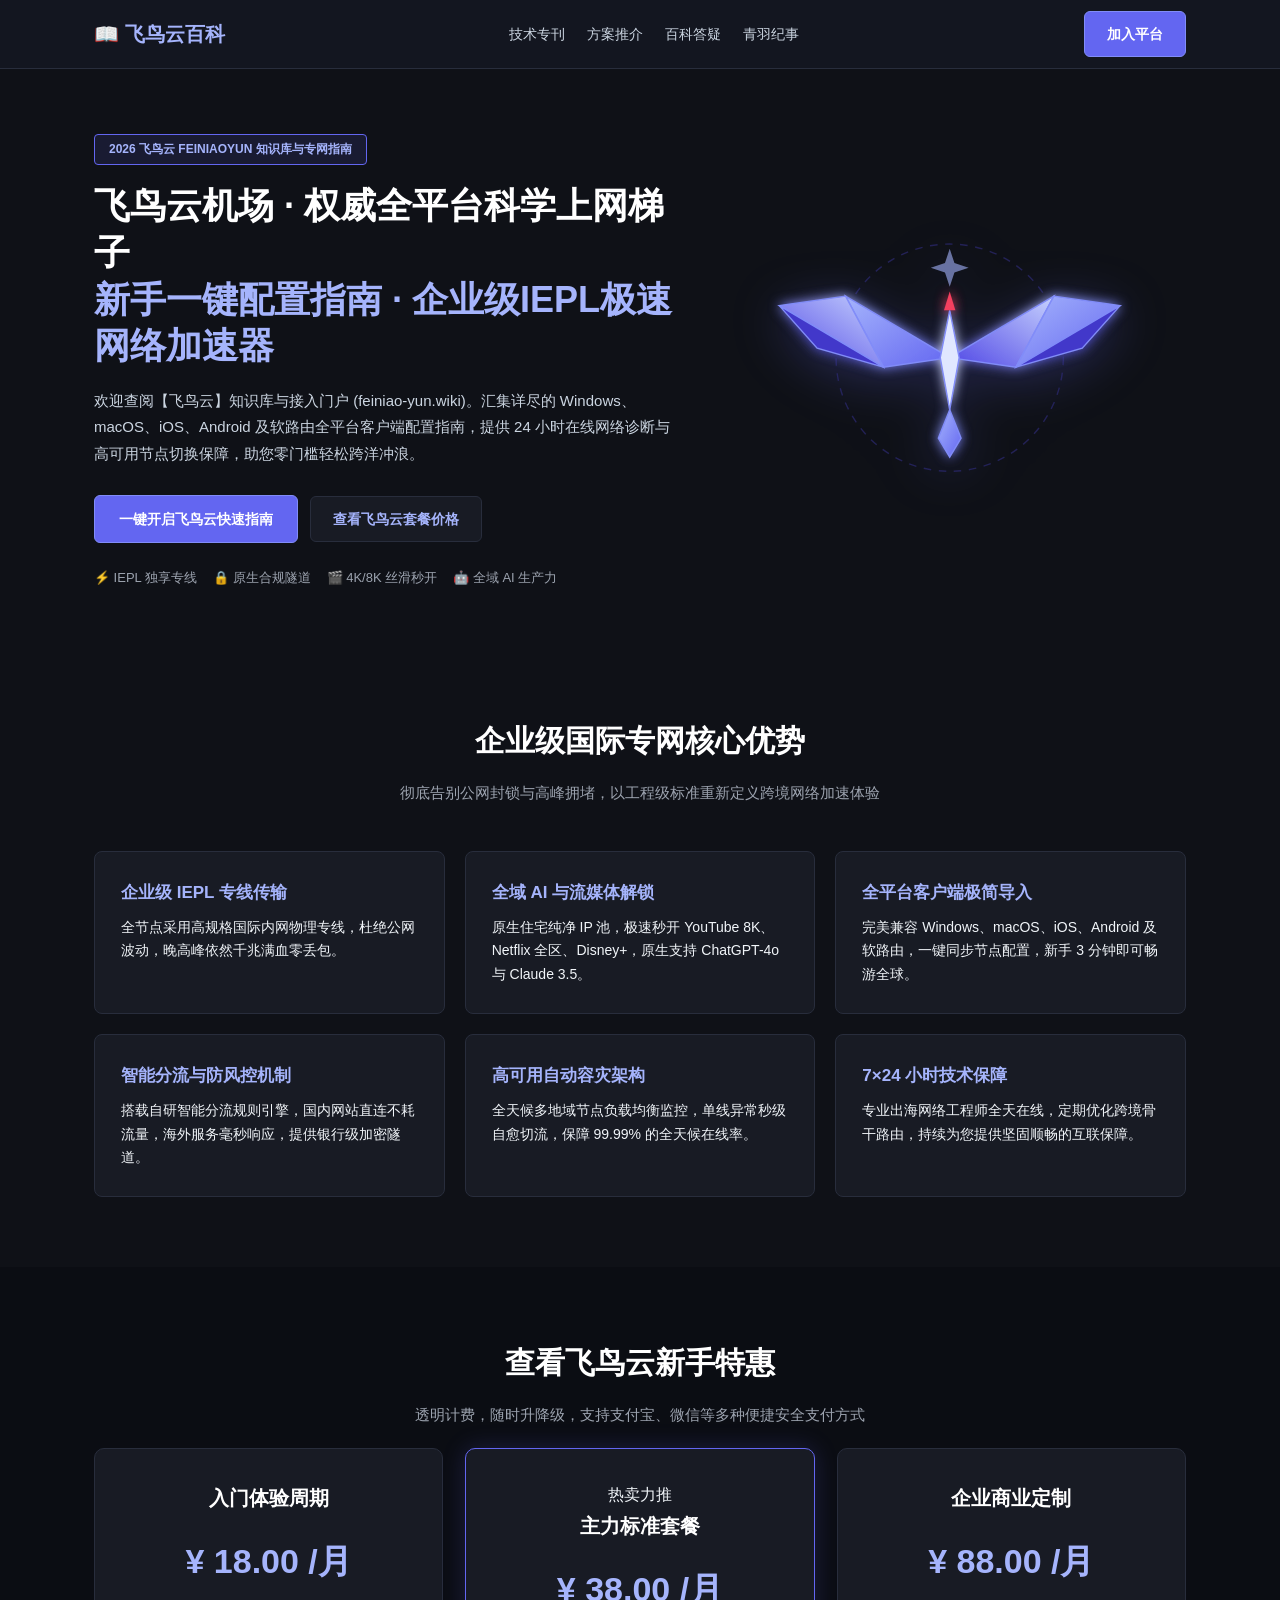
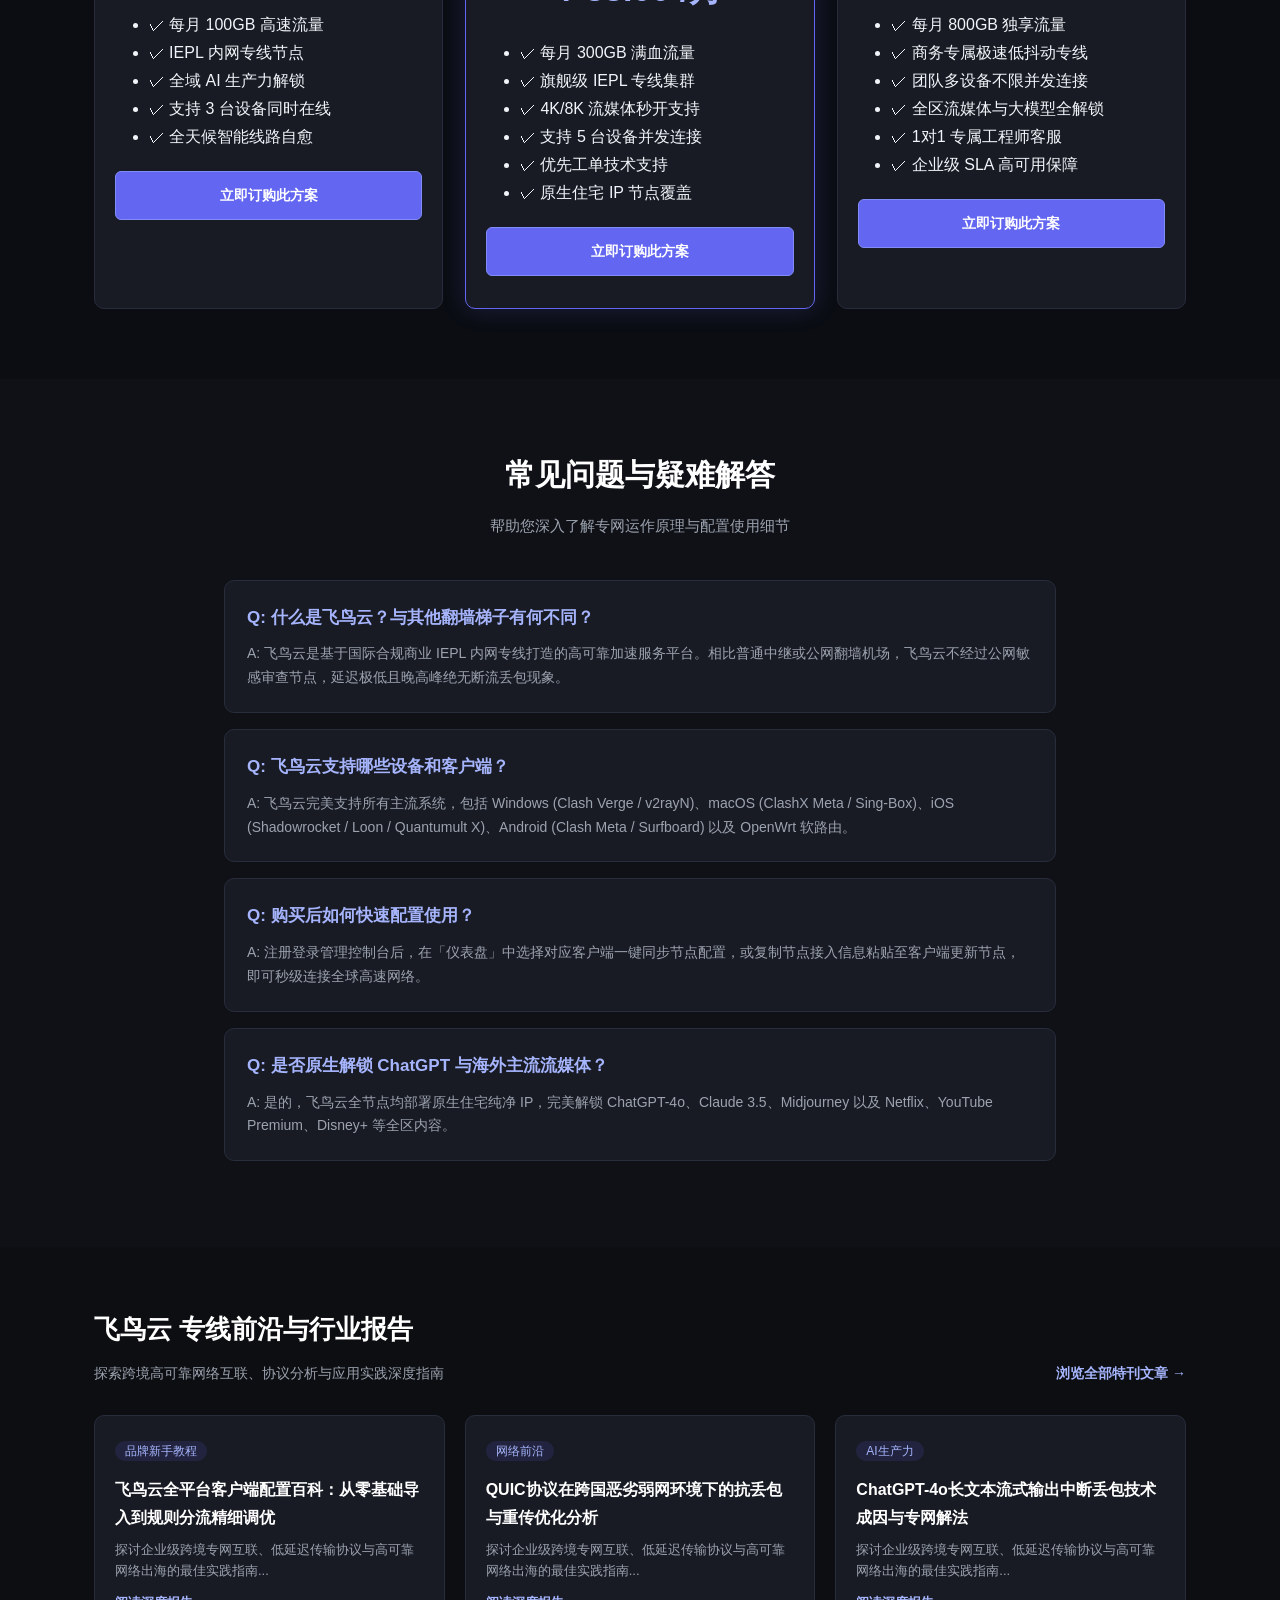
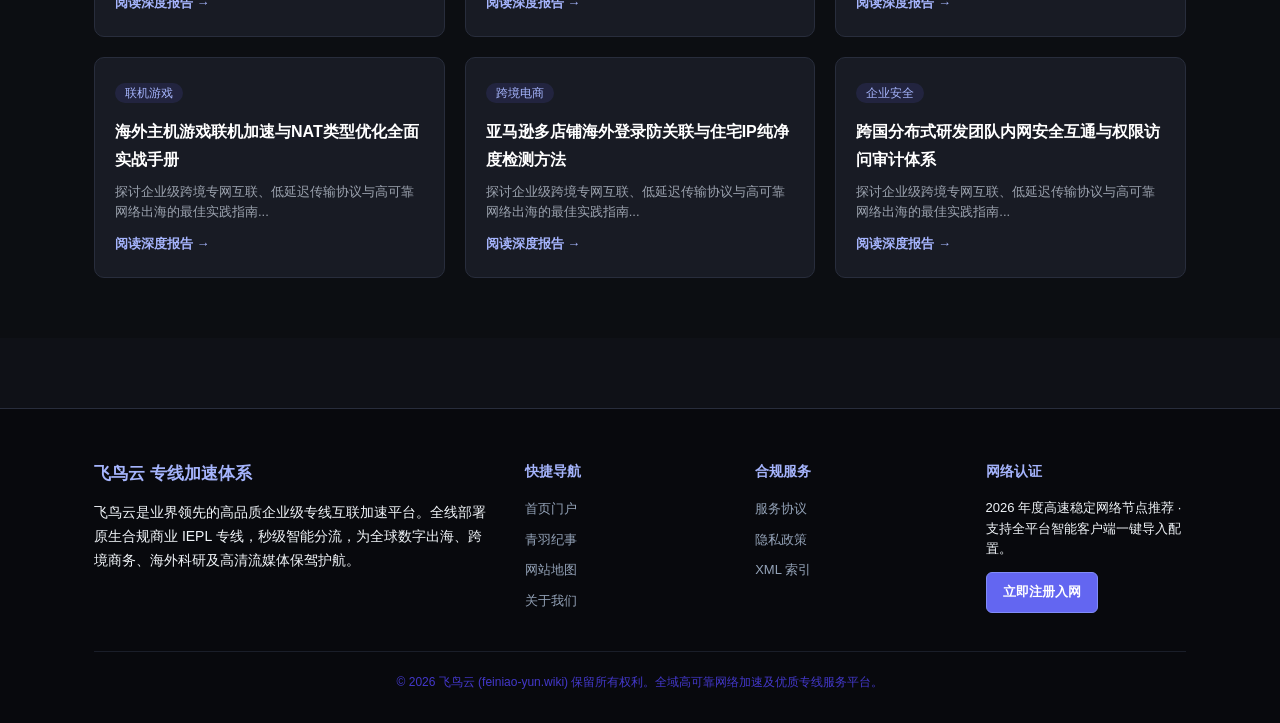
==== index.html @ 8fea16c1 "feat: update feiniao-yun.wiki unique design, SEO TDK & articles" ====
<!DOCTYPE html>
<html lang="zh-CN">
<head>
  <meta charset="UTF-8">
  <meta name="viewport" content="width=device-width, initial-scale=1.0">
  <title>飞鸟云知识库 - 全平台科学上网客户端配置指南与新手专线梯子</title>
  <meta name="description" content="飞鸟云接入门户与知识库(feiniao-yun.wiki)提供权威的Windows、macOS、iOS、Android及软路由多端配置教程。内含详尽的跨境网络诊断技巧与低时延专线选型指南，带您轻松步入流畅无界的高速出海世界。">
  <meta name="keywords" content="飞鸟云知识库,全平台梯子配置,Clash配置教程,Shadowrocket节点,软路由翻墙指南,新手出海梯子">
  <!-- Open Graph -->
  <meta property="og:type" content="website">
  <meta property="og:title" content="飞鸟云知识库 - 全平台科学上网客户端配置指南与新手专线梯子">
  <meta property="og:description" content="飞鸟云接入门户与知识库(feiniao-yun.wiki)提供权威的Windows、macOS、iOS、Android及软路由多端配置教程。内含详尽的跨境网络诊断技巧与低时延专线选型指南，带您轻松步入流畅无界的高速出海世界。">
  <meta property="og:url" content="https://feiniao-yun.wiki/">
  <meta property="og:site_name" content="飞鸟云">
  <link rel="canonical" href="https://feiniao-yun.wiki/">
  <link rel="stylesheet" href="style.css">
  <script type="application/ld+json">
    {
  "@context": "https://schema.org",
  "@graph": [
    {
      "@type": "WebSite",
      "@id": "https://feiniao-yun.wiki/#website",
      "url": "https://feiniao-yun.wiki/",
      "name": "飞鸟云",
      "description": "飞鸟云接入门户与知识库(feiniao-yun.wiki)提供权威的Windows、macOS、iOS、Android及软路由多端配置教程。内含详尽的跨境网络诊断技巧与低时延专线选型指南，带您轻松步入流畅无界的高速出海世界。",
      "inLanguage": "zh-CN"
    },
    {
      "@type": "Product",
      "@id": "https://feiniao-yun.wiki/#product",
      "name": "飞鸟云 专线服务",
      "description": "飞鸟云高速稳定IEPL专线梯子与跨境网络加速服务",
      "brand": {
        "@type": "Brand",
        "name": "飞鸟云"
      },
      "offers": {
        "@type": "AggregateOffer",
        "priceCurrency": "CNY",
        "lowPrice": "18.00",
        "highPrice": "88.00",
        "offerCount": "3",
        "offers": [
          {
            "@type": "Offer",
            "price": "18.00",
            "priceCurrency": "CNY",
            "name": "入门体验周期"
          },
          {
            "@type": "Offer",
            "price": "38.00",
            "priceCurrency": "CNY",
            "name": "主力标准套餐"
          },
          {
            "@type": "Offer",
            "price": "88.00",
            "priceCurrency": "CNY",
            "name": "企业商业定制"
          }
        ]
      }
    },
    {
      "@type": "FAQPage",
      "@id": "https://feiniao-yun.wiki/#faq",
      "mainEntity": [
        {
          "@type": "Question",
          "name": "什么是飞鸟云？与其他翻墙梯子有何不同？",
          "acceptedAnswer": {
            "@type": "Answer",
            "text": "飞鸟云是基于国际合规商业 IEPL 内网专线打造的高可靠加速服务平台。相比普通中继或公网翻墙机场，飞鸟云不经过公网敏感审查节点，延迟极低且晚高峰绝无断流丢包现象。"
          }
        },
        {
          "@type": "Question",
          "name": "飞鸟云支持哪些设备和客户端？",
          "acceptedAnswer": {
            "@type": "Answer",
            "text": "飞鸟云完美支持所有主流系统，包括 Windows (Clash Verge / v2rayN)、macOS (ClashX Meta / Sing-Box)、iOS (Shadowrocket / Loon / Quantumult X)、Android (Clash Meta / Surfboard) 以及 OpenWrt 软路由。"
          }
        },
        {
          "@type": "Question",
          "name": "购买后如何快速配置使用？",
          "acceptedAnswer": {
            "@type": "Answer",
            "text": "注册登录管理控制台后，在「仪表盘」中选择对应客户端一键同步节点配置，或复制节点接入信息粘贴至客户端更新节点，即可秒级连接全球高速网络。"
          }
        },
        {
          "@type": "Question",
          "name": "是否原生解锁 ChatGPT 与海外主流流媒体？",
          "acceptedAnswer": {
            "@type": "Answer",
            "text": "是的，飞鸟云全节点均部署原生住宅纯净 IP，完美解锁 ChatGPT-4o、Claude 3.5、Midjourney 以及 Netflix、YouTube Premium、Disney+ 等全区内容。"
          }
        }
      ]
    }
  ]
}
  </script>
</head>
<body>
  
        <nav class="wiki-nav">
          <div class="container wiki-nav-inner">
            <a href="index.html" class="wiki-logo">📖 飞鸟云百科</a>
            <ul class="wiki-menu">
              <li><a href="#features">技术专刊</a></li>
              <li><a href="#pricing">方案推介</a></li>
              <li><a href="#faq">百科答疑</a></li>
              <li><a href="avian-chronicles.html">青羽纪事</a></li>
            </ul>
            <a href="https://ww012.twilightaff.com/#/?code=A56DH1Af" class="btn-aff-cta" style="padding:10px 22px; font-size:14px;" target="_blank" rel="nofollow">加入平台</a>
          </div>
        </nav>
        

  <!-- Hero Section -->
  <header class="hero-section">
    <div class="container">
      <div class="hero-grid">
        <div class="hero-content">
          <span class="hero-tag">2026 飞鸟云 FEINIAOYUN 知识库与专网指南</span>
          <h1 class="hero-title">
            飞鸟云机场 · 权威全平台科学上网梯子<br>
            <span class="hero-title-highlight">新手一键配置指南 · 企业级IEPL极速网络加速器</span>
          </h1>
          <p class="hero-desc">欢迎查阅【飞鸟云】知识库与接入门户 (feiniao-yun.wiki)。汇集详尽的 Windows、macOS、iOS、Android 及软路由全平台客户端配置指南，提供 24 小时在线网络诊断与高可用节点切换保障，助您零门槛轻松跨洋冲浪。</p>
          <div class="hero-actions">
            <a href="https://ww012.twilightaff.com/#/?code=A56DH1Af" class="btn-aff-cta" target="_blank" rel="nofollow">一键开启飞鸟云快速指南</a>
            <a href="#pricing" class="btn-tizi-dofollow">查看飞鸟云套餐价格</a>
          </div>
          <div style="font-size:13px; color:#9ca3af; display:flex; gap:16px; flex-wrap:wrap;">
            <span>⚡ IEPL 独享专线</span>
            <span>🔒 原生合规隧道</span>
            <span>🎬 4K/8K 丝滑秒开</span>
            <span>🤖 全域 AI 生产力</span>
          </div>
        </div>
        <div class="hero-motion-wrapper">
          
        <div class="motion-art-frame">
          <svg class="motion-svg" viewBox="0 0 500 360" fill="none" xmlns="http://www.w3.org/2000/svg">
            <defs>
              <linearGradient id="prismA" x1="0%" y1="0%" x2="100%" y2="100%">
                <stop offset="0%" stop-color="#a5b4fc"/>
                <stop offset="100%" stop-color="#6366f1"/>
              </linearGradient>
              <linearGradient id="prismB" x1="100%" y1="0%" x2="0%" y2="100%">
                <stop offset="0%" stop-color="#c7d2fe"/>
                <stop offset="100%" stop-color="#4f46e5"/>
              </linearGradient>
              <filter id="polyGlow">
                <feGaussianBlur stdDeviation="6" result="g"/>
                <feMerge><feMergeNode in="g"/><feMergeNode in="SourceGraphic"/></feMerge>
              </filter>
            </defs>
            <style>
              @keyframes origamiGlide { 0%, 100% { transform: translateY(0) rotate(0deg); } 50% { transform: translateY(-14px) rotate(-1.5deg); } }
              @keyframes polyWingLeft { 0%, 100% { transform: scaleY(1); } 50% { transform: scaleY(0.7); } }
              @keyframes polyWingRight { 0%, 100% { transform: scaleY(1); } 50% { transform: scaleY(0.7); } }
              .origami-bird { animation: origamiGlide 4.5s ease-in-out infinite; transform-origin: 250px 175px; }
              .wing-l { animation: polyWingLeft 2.6s ease-in-out infinite; transform-origin: 250px 175px; }
              .wing-r { animation: polyWingRight 2.6s ease-in-out infinite; transform-origin: 250px 175px; }
            </style>
            <!-- Background Starlight Ring -->
            <circle cx="250" cy="175" r="120" stroke="#312e81" stroke-width="1.5" stroke-dasharray="8 8" opacity="0.6"/>
            <polygon points="250,60 255,75 270,80 255,85 250,100 245,85 230,80 245,75" fill="#a5b4fc" opacity="0.6"/>
            <!-- Geometric Origami Bird -->
            <g class="origami-bird" filter="url(#polyGlow)">
              <!-- Left Wing Polygons -->
              <g class="wing-l">
                <polygon points="250,175 140,110 180,185" fill="url(#prismA)" stroke="#818cf8" stroke-width="1.5"/>
                <polygon points="140,110 70,120 180,185" fill="url(#prismB)" stroke="#818cf8" stroke-width="1.5"/>
                <polygon points="70,120 110,165 180,185" fill="#4338ca" stroke="#818cf8" stroke-width="1.5"/>
              </g>
              <!-- Right Wing Polygons -->
              <g class="wing-r">
                <polygon points="250,175 360,110 320,185" fill="url(#prismB)" stroke="#818cf8" stroke-width="1.5"/>
                <polygon points="360,110 430,120 320,185" fill="url(#prismA)" stroke="#818cf8" stroke-width="1.5"/>
                <polygon points="430,120 390,165 320,185" fill="#4338ca" stroke="#818cf8" stroke-width="1.5"/>
              </g>
              <!-- Center Body & Head Polygon -->
              <polygon points="250,125 240,175 250,230 260,175" fill="#e0e7ff" stroke="#818cf8" stroke-width="1.5"/>
              <!-- Origami Beak -->
              <polygon points="250,105 244,125 256,125" fill="#f43f5e"/>
              <!-- Diamond Tail -->
              <polygon points="250,230 238,260 250,280 262,260" fill="url(#prismA)" stroke="#818cf8" stroke-width="1.5"/>
            </g>
          </svg>
        </div>
        
        </div>
      </div>
    </div>
  </header>

  <!-- Features Section -->
  <section id="features" style="padding: 70px 0;">
    <div class="container">
      <div style="text-align:center; max-width:700px; margin:0 auto 40px;">
        <h2 style="font-size:30px; font-weight:800; margin-bottom:12px; color:#fff;">企业级国际专网核心优势</h2>
        <p style="color:#9ca3af; font-size:15px;">彻底告别公网封锁与高峰拥堵，以工程级标准重新定义跨境网络加速体验</p>
      </div>
      <div class="brocade-features bento-grid mosaic-grid cyber-matrix pop-cards plasma-grid sky-cards emerald-grid wiki-cards">
        
        <div class="brocade-card bento-card mosaic-card cyber-card pop-card plasma-card sky-card emerald-card wiki-card">
          <h3>企业级 IEPL 专线传输</h3>
          <p style="color:var(--muted); font-size:14px; line-height:1.7;">全节点采用高规格国际内网物理专线，杜绝公网波动，晚高峰依然千兆满血零丢包。</p>
        </div>
        
        <div class="brocade-card bento-card mosaic-card cyber-card pop-card plasma-card sky-card emerald-card wiki-card">
          <h3>全域 AI 与流媒体解锁</h3>
          <p style="color:var(--muted); font-size:14px; line-height:1.7;">原生住宅纯净 IP 池，极速秒开 YouTube 8K、Netflix 全区、Disney+，原生支持 ChatGPT-4o 与 Claude 3.5。</p>
        </div>
        
        <div class="brocade-card bento-card mosaic-card cyber-card pop-card plasma-card sky-card emerald-card wiki-card">
          <h3>全平台客户端极简导入</h3>
          <p style="color:var(--muted); font-size:14px; line-height:1.7;">完美兼容 Windows、macOS、iOS、Android 及软路由，一键同步节点配置，新手 3 分钟即可畅游全球。</p>
        </div>
        
        <div class="brocade-card bento-card mosaic-card cyber-card pop-card plasma-card sky-card emerald-card wiki-card">
          <h3>智能分流与防风控机制</h3>
          <p style="color:var(--muted); font-size:14px; line-height:1.7;">搭载自研智能分流规则引擎，国内网站直连不耗流量，海外服务毫秒响应，提供银行级加密隧道。</p>
        </div>
        
        <div class="brocade-card bento-card mosaic-card cyber-card pop-card plasma-card sky-card emerald-card wiki-card">
          <h3>高可用自动容灾架构</h3>
          <p style="color:var(--muted); font-size:14px; line-height:1.7;">全天候多地域节点负载均衡监控，单线异常秒级自愈切流，保障 99.99% 的全天候在线率。</p>
        </div>
        
        <div class="brocade-card bento-card mosaic-card cyber-card pop-card plasma-card sky-card emerald-card wiki-card">
          <h3>7×24 小时技术保障</h3>
          <p style="color:var(--muted); font-size:14px; line-height:1.7;">专业出海网络工程师全天在线，定期优化跨境骨干路由，持续为您提供坚固顺畅的互联保障。</p>
        </div>
        
      </div>
    </div>
  </section>

  <!-- Pricing Section -->
  <section id="pricing" class="pricing-section">
    <div class="container">
      <div style="text-align:center; max-width:700px; margin:0 auto 20px;">
        <h2 style="font-size:30px; font-weight:800; margin-bottom:12px; color:#fff;">查看飞鸟云新手特惠</h2>
        <p style="color:#9ca3af; font-size:15px;">透明计费，随时升降级，支持支付宝、微信等多种便捷安全支付方式</p>
      </div>
      <div class="pricing-grid">
        
        <div class="price-card">
          
          <h3 style="font-size:20px; color:#fff; margin-bottom:8px;">入门体验周期</h3>
          <div class="price-amount">¥ 18.00 /月</div>
          <ul class="price-features" style="text-align:left; max-width:240px; margin:20px auto;">
            <li>✓ 每月 100GB 高速流量</li><li>✓ IEPL 内网专线节点</li><li>✓ 全域 AI 生产力解锁</li><li>✓ 支持 3 台设备同时在线</li><li>✓ 全天候智能线路自愈</li>
          </ul>
          <a href="https://ww012.twilightaff.com/#/?code=A56DH1Af" class="btn-aff-cta" style="width:100%;" target="_blank" rel="nofollow">立即订购此方案</a>
        </div>
        
        <div class="price-card featured">
          <div class="price-badge">热卖力推</div>
          <h3 style="font-size:20px; color:#fff; margin-bottom:8px;">主力标准套餐</h3>
          <div class="price-amount">¥ 38.00 /月</div>
          <ul class="price-features" style="text-align:left; max-width:240px; margin:20px auto;">
            <li>✓ 每月 300GB 满血流量</li><li>✓ 旗舰级 IEPL 专线集群</li><li>✓ 4K/8K 流媒体秒开支持</li><li>✓ 支持 5 台设备并发连接</li><li>✓ 优先工单技术支持</li><li>✓ 原生住宅 IP 节点覆盖</li>
          </ul>
          <a href="https://ww012.twilightaff.com/#/?code=A56DH1Af" class="btn-aff-cta" style="width:100%;" target="_blank" rel="nofollow">立即订购此方案</a>
        </div>
        
        <div class="price-card">
          
          <h3 style="font-size:20px; color:#fff; margin-bottom:8px;">企业商业定制</h3>
          <div class="price-amount">¥ 88.00 /月</div>
          <ul class="price-features" style="text-align:left; max-width:240px; margin:20px auto;">
            <li>✓ 每月 800GB 独享流量</li><li>✓ 商务专属极速低抖动专线</li><li>✓ 团队多设备不限并发连接</li><li>✓ 全区流媒体与大模型全解锁</li><li>✓ 1对1 专属工程师客服</li><li>✓ 企业级 SLA 高可用保障</li>
          </ul>
          <a href="https://ww012.twilightaff.com/#/?code=A56DH1Af" class="btn-aff-cta" style="width:100%;" target="_blank" rel="nofollow">立即订购此方案</a>
        </div>
        
      </div>
    </div>
  </section>

  <!-- FAQ Section -->
  <section id="faq" style="padding: 70px 0;">
    <div class="container" style="max-width:880px;">
      <div style="text-align:center; margin-bottom:40px;">
        <h2 style="font-size:30px; font-weight:800; margin-bottom:12px; color:#fff;">常见问题与疑难解答</h2>
        <p style="color:#9ca3af; font-size:15px;">帮助您深入了解专网运作原理与配置使用细节</p>
      </div>
      <div>
        
        <div style="background:#181b24; border:1px solid #282d3c; border-radius:10px; padding:22px; margin-bottom:16px;">
          <h3 style="font-size:17px; color:#a5b4fc; margin-bottom:10px;">Q: 什么是飞鸟云？与其他翻墙梯子有何不同？</h3>
          <p style="font-size:14px; color:#9ca3af; line-height:1.7;">A: 飞鸟云是基于国际合规商业 IEPL 内网专线打造的高可靠加速服务平台。相比普通中继或公网翻墙机场，飞鸟云不经过公网敏感审查节点，延迟极低且晚高峰绝无断流丢包现象。</p>
        </div>
        
        <div style="background:#181b24; border:1px solid #282d3c; border-radius:10px; padding:22px; margin-bottom:16px;">
          <h3 style="font-size:17px; color:#a5b4fc; margin-bottom:10px;">Q: 飞鸟云支持哪些设备和客户端？</h3>
          <p style="font-size:14px; color:#9ca3af; line-height:1.7;">A: 飞鸟云完美支持所有主流系统，包括 Windows (Clash Verge / v2rayN)、macOS (ClashX Meta / Sing-Box)、iOS (Shadowrocket / Loon / Quantumult X)、Android (Clash Meta / Surfboard) 以及 OpenWrt 软路由。</p>
        </div>
        
        <div style="background:#181b24; border:1px solid #282d3c; border-radius:10px; padding:22px; margin-bottom:16px;">
          <h3 style="font-size:17px; color:#a5b4fc; margin-bottom:10px;">Q: 购买后如何快速配置使用？</h3>
          <p style="font-size:14px; color:#9ca3af; line-height:1.7;">A: 注册登录管理控制台后，在「仪表盘」中选择对应客户端一键同步节点配置，或复制节点接入信息粘贴至客户端更新节点，即可秒级连接全球高速网络。</p>
        </div>
        
        <div style="background:#181b24; border:1px solid #282d3c; border-radius:10px; padding:22px; margin-bottom:16px;">
          <h3 style="font-size:17px; color:#a5b4fc; margin-bottom:10px;">Q: 是否原生解锁 ChatGPT 与海外主流流媒体？</h3>
          <p style="font-size:14px; color:#9ca3af; line-height:1.7;">A: 是的，飞鸟云全节点均部署原生住宅纯净 IP，完美解锁 ChatGPT-4o、Claude 3.5、Midjourney 以及 Netflix、YouTube Premium、Disney+ 等全区内容。</p>
        </div>
        
      </div>
    </div>
  </section>

  <!-- Knowledge & SEO Articles Section -->
  <section style="padding: 60px 0; background:rgba(0,0,0,0.2);">
    <div class="container">
      <div style="display:flex; justify-content:space-between; align-items:flex-end; margin-bottom:30px; flex-wrap:wrap; gap:16px;">
        <div>
          <h2 style="font-size:26px; font-weight:800; color:#fff; margin-bottom:8px;">飞鸟云 专线前沿与行业报告</h2>
          <p style="color:#9ca3af; font-size:14px;">探索跨境高可靠网络互联、协议分析与应用实践深度指南</p>
        </div>
        <a href="avian-chronicles.html" style="color:#a5b4fc; font-size:14px; font-weight:600;">浏览全部特刊文章 →</a>
      </div>
      <div style="display:grid; grid-template-columns:repeat(auto-fit, minmax(320px, 1fr)); gap:20px;">
        
        <div style="background:#181b24; border:1px solid #282d3c; border-radius:10px; padding:20px; transition:transform 0.2s ease;">
          <span style="font-size:12px; color:#a5b4fc; background:#6366f122; padding:3px 10px; border-radius:12px;">品牌新手教程</span>
          <h4 style="margin:12px 0 8px; font-size:16px;"><a href="feiniaoyun-beginner-to-expert-client-setup.html" style="color:#fff;">飞鸟云全平台客户端配置百科：从零基础导入到规则分流精细调优</a></h4>
          <p style="font-size:13px; color:#9ca3af; line-height:1.6;">探讨企业级跨境专网互联、低延迟传输协议与高可靠网络出海的最佳实践指南...</p>
          <a href="feiniaoyun-beginner-to-expert-client-setup.html" style="color:#a5b4fc; font-size:13px; font-weight:600; display:inline-block; margin-top:10px;">阅读深度报告 →</a>
        </div>
        
        <div style="background:#181b24; border:1px solid #282d3c; border-radius:10px; padding:20px; transition:transform 0.2s ease;">
          <span style="font-size:12px; color:#a5b4fc; background:#6366f122; padding:3px 10px; border-radius:12px;">网络前沿</span>
          <h4 style="margin:12px 0 8px; font-size:16px;"><a href="quic-http3-cross-border-efficiency-guide.html" style="color:#fff;">QUIC协议在跨国恶劣弱网环境下的抗丢包与重传优化分析</a></h4>
          <p style="font-size:13px; color:#9ca3af; line-height:1.6;">探讨企业级跨境专网互联、低延迟传输协议与高可靠网络出海的最佳实践指南...</p>
          <a href="quic-http3-cross-border-efficiency-guide.html" style="color:#a5b4fc; font-size:13px; font-weight:600; display:inline-block; margin-top:10px;">阅读深度报告 →</a>
        </div>
        
        <div style="background:#181b24; border:1px solid #282d3c; border-radius:10px; padding:20px; transition:transform 0.2s ease;">
          <span style="font-size:12px; color:#a5b4fc; background:#6366f122; padding:3px 10px; border-radius:12px;">AI生产力</span>
          <h4 style="margin:12px 0 8px; font-size:16px;"><a href="generative-ai-token-stream-stability-analysis.html" style="color:#fff;">ChatGPT-4o长文本流式输出中断丢包技术成因与专网解法</a></h4>
          <p style="font-size:13px; color:#9ca3af; line-height:1.6;">探讨企业级跨境专网互联、低延迟传输协议与高可靠网络出海的最佳实践指南...</p>
          <a href="generative-ai-token-stream-stability-analysis.html" style="color:#a5b4fc; font-size:13px; font-weight:600; display:inline-block; margin-top:10px;">阅读深度报告 →</a>
        </div>
        
        <div style="background:#181b24; border:1px solid #282d3c; border-radius:10px; padding:20px; transition:transform 0.2s ease;">
          <span style="font-size:12px; color:#a5b4fc; background:#6366f122; padding:3px 10px; border-radius:12px;">联机游戏</span>
          <h4 style="margin:12px 0 8px; font-size:16px;"><a href="global-game-server-low-latency-packet-loss.html" style="color:#fff;">海外主机游戏联机加速与NAT类型优化全面实战手册</a></h4>
          <p style="font-size:13px; color:#9ca3af; line-height:1.6;">探讨企业级跨境专网互联、低延迟传输协议与高可靠网络出海的最佳实践指南...</p>
          <a href="global-game-server-low-latency-packet-loss.html" style="color:#a5b4fc; font-size:13px; font-weight:600; display:inline-block; margin-top:10px;">阅读深度报告 →</a>
        </div>
        
        <div style="background:#181b24; border:1px solid #282d3c; border-radius:10px; padding:20px; transition:transform 0.2s ease;">
          <span style="font-size:12px; color:#a5b4fc; background:#6366f122; padding:3px 10px; border-radius:12px;">跨境电商</span>
          <h4 style="margin:12px 0 8px; font-size:16px;"><a href="cross-border-ecommerce-store-safety-audit.html" style="color:#fff;">亚马逊多店铺海外登录防关联与住宅IP纯净度检测方法</a></h4>
          <p style="font-size:13px; color:#9ca3af; line-height:1.6;">探讨企业级跨境专网互联、低延迟传输协议与高可靠网络出海的最佳实践指南...</p>
          <a href="cross-border-ecommerce-store-safety-audit.html" style="color:#a5b4fc; font-size:13px; font-weight:600; display:inline-block; margin-top:10px;">阅读深度报告 →</a>
        </div>
        
        <div style="background:#181b24; border:1px solid #282d3c; border-radius:10px; padding:20px; transition:transform 0.2s ease;">
          <span style="font-size:12px; color:#a5b4fc; background:#6366f122; padding:3px 10px; border-radius:12px;">企业安全</span>
          <h4 style="margin:12px 0 8px; font-size:16px;"><a href="enterprise-remote-security-mesh-tactics.html" style="color:#fff;">跨国分布式研发团队内网安全互通与权限访问审计体系</a></h4>
          <p style="font-size:13px; color:#9ca3af; line-height:1.6;">探讨企业级跨境专网互联、低延迟传输协议与高可靠网络出海的最佳实践指南...</p>
          <a href="enterprise-remote-security-mesh-tactics.html" style="color:#a5b4fc; font-size:13px; font-weight:600; display:inline-block; margin-top:10px;">阅读深度报告 →</a>
        </div>
        
      </div>
    </div>
  </section>

  
    <footer class="wiki-footer">
      <div class="container">
        <div class="footer-grid">
          <div class="footer-col">
            <h4 style="font-size:17px; margin-bottom:12px;">飞鸟云 专线加速体系</h4>
            <p style="color:var(--muted); font-size:14px; line-height:1.7;">
              飞鸟云是业界领先的高品质企业级专线互联加速平台。全线部署原生合规商业 IEPL 专线，秒级智能分流，为全球数字出海、跨境商务、海外科研及高清流媒体保驾护航。
            </p>
          </div>
          <div class="footer-col">
            <h4>快捷导航</h4>
            <ul>
              <li><a href="index.html">首页门户</a></li>
              <li><a href="avian-chronicles.html">青羽纪事</a></li>
              <li><a href="sitemap.html">网站地图</a></li>
              <li><a href="about.html">关于我们</a></li>
            </ul>
          </div>
          <div class="footer-col">
            <h4>合规服务</h4>
            <ul>
              <li><a href="terms.html">服务协议</a></li>
              <li><a href="privacy.html">隐私政策</a></li>
              <li><a href="sitemap.xml">XML 索引</a></li>
            </ul>
          </div>
          <div class="footer-col">
            <h4>网络认证</h4>
            <p style="font-size:13px; color:var(--muted); line-height:1.6; margin-bottom:12px;">
              2026 年度高速稳定网络节点推荐 · 支持全平台智能客户端一键导入配置。
            </p>
            <a href="https://ww012.twilightaff.com/#/?code=A56DH1Af" class="btn-aff-cta" style="padding:8px 16px; font-size:13px;" target="_blank" rel="nofollow">立即注册入网</a>
          </div>
        </div>
        <div class="footer-bottom">
          © 2026 飞鸟云 (feiniao-yun.wiki) 保留所有权利。全域高可靠网络加速及优质专线服务平台。
        </div>
      </div>
    </footer>
    
</body>
</html>
---- style.css ----
* { margin: 0; padding: 0; box-sizing: border-box; }
        html { scroll-behavior: smooth; font-family: "Inter", -apple-system, BlinkMacSystemFont, "Segoe UI", Roboto, sans-serif; }
        body { background: #0f1117; color: #f1f5f9; line-height: 1.75; overflow-x: hidden; }
        a { color: inherit; text-decoration: none; transition: all 0.2s ease; }
        img, svg { max-width: 100%; height: auto; }
        .container { width: 100%; max-width: 1140px; margin: 0 auto; padding: 0 24px; }

        .motion-art-frame { width: 100%; min-height: 320px; display: flex; align-items: center; justify-content: center; }
        .motion-svg { width: 100%; height: auto; max-height: 360px; filter: drop-shadow(0 10px 25px rgba(99,102,241,0.3)); }

        .wiki-nav { background: #131620; border-bottom: 1px solid #282d3c; position: sticky; top: 0; z-index: 100; }
        .wiki-nav-inner { display: flex; align-items: center; justify-content: space-between; height: 68px; }
        .wiki-logo { font-size: 20px; font-weight: 700; color: #a5b4fc; display: flex; align-items: center; gap: 8px; }
        .wiki-menu { display: flex; gap: 22px; list-style: none; }
        .wiki-menu a { font-size: 14px; color: #cbd5e1; font-weight: 500; }
        .wiki-menu a:hover, .wiki-menu a.active { color: #a5b4fc; }

        .btn-aff-cta { display: inline-flex; align-items: center; justify-content: center; padding: 11px 24px; font-weight: 600; font-size: 14px; border-radius: 6px; background: #6366f1; color: #fff; cursor: pointer; border: 1px solid #818cf8; }
        .btn-aff-cta:hover { background: #4f46e5; }
        .btn-tizi-dofollow { display: inline-flex; align-items: center; justify-content: center; padding: 10px 22px; font-weight: 600; font-size: 14px; border-radius: 6px; border: 1px solid #282d3c; background: #181b24; color: #a5b4fc; margin-left: 12px; }
        .btn-tizi-dofollow:hover { border-color: #6366f1; }

        .hero-section { padding: 65px 0 55px; }
        .hero-grid { display: grid; grid-template-columns: 1.1fr 0.9fr; gap: 40px; align-items: center; }
        .hero-tag { display: inline-block; padding: 4px 14px; background: rgba(99,102,241,0.12); border: 1px solid #6366f1; border-radius: 4px; font-size: 12px; color: #a5b4fc; margin-bottom: 18px; font-weight: 600; }
        .hero-title { font-size: 36px; line-height: 1.3; font-weight: 800; margin-bottom: 18px; color: #fff; }
        .hero-title-highlight { color: #a5b4fc; }
        .hero-desc { font-size: 15px; color: #cbd5e1; line-height: 1.75; margin-bottom: 28px; }
        .hero-actions { display: flex; align-items: center; flex-wrap: wrap; margin-bottom: 24px; }

        .wiki-cards { display: grid; grid-template-columns: repeat(3, 1fr); gap: 20px; margin-top: 45px; }
        .wiki-card { background: #181b24; border: 1px solid #282d3c; border-radius: 8px; padding: 26px; }
        .wiki-card h3 { font-size: 17px; color: #a5b4fc; margin-bottom: 8px; font-weight: 600; }

        .pricing-section { padding: 70px 0; background: #0b0d13; }
        .pricing-grid { display: grid; grid-template-columns: repeat(3, 1fr); gap: 22px; }
        .price-card { background: #181b24; border: 1px solid #282d3c; border-radius: 10px; padding: 32px 20px; text-align: center; }
        .price-card.featured { border-color: #6366f1; box-shadow: 0 0 25px rgba(99,102,241,0.2); }
        .price-amount { font-size: 34px; font-weight: 800; color: #a5b4fc; margin: 16px 0; }

        .wiki-footer { background: #08090d; border-top: 1px solid #282d3c; padding: 50px 0 30px; margin-top: 70px; }
        .footer-grid { display: grid; grid-template-columns: 2fr 1fr 1fr 1fr; gap: 30px; margin-bottom: 30px; }
        .footer-col h4 { font-size: 14px; color: #a5b4fc; margin-bottom: 14px; }
        .footer-col ul { list-style: none; }
        .footer-col li { margin-bottom: 8px; font-size: 13px; color: #94a3b8; }
        .footer-bottom { text-align: center; font-size: 12px; color: #4338ca; padding-top: 20px; border-top: 1px solid #1a1e29; }

        @media (max-width: 860px) {
          .hero-grid, .wiki-cards, .pricing-grid, .footer-grid { grid-template-columns: 1fr; }
          .wiki-menu { flex-wrap: wrap; gap: 10px; }
          .hero-title { font-size: 26px; }
          .btn-aff-cta, .btn-tizi-dofollow { width: 100%; margin-left: 0 !important; margin-bottom: 12px; }
        }
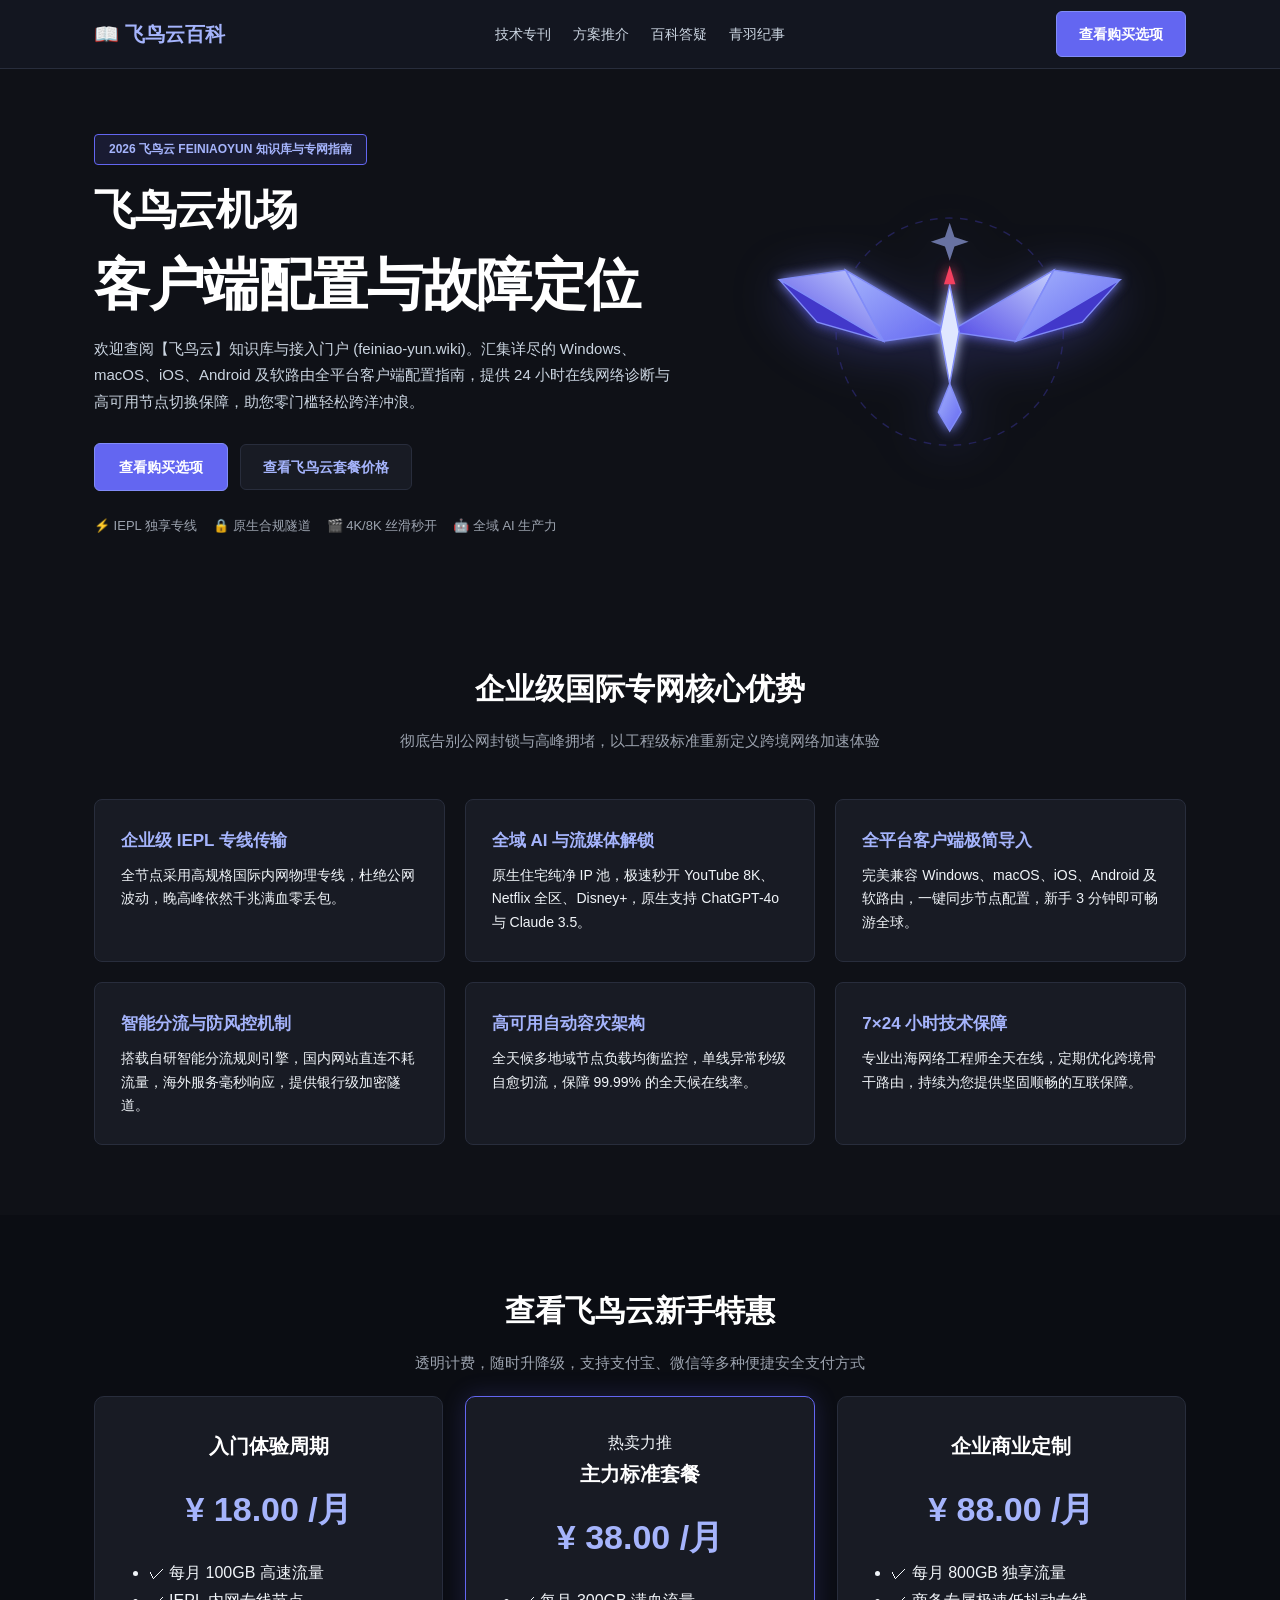
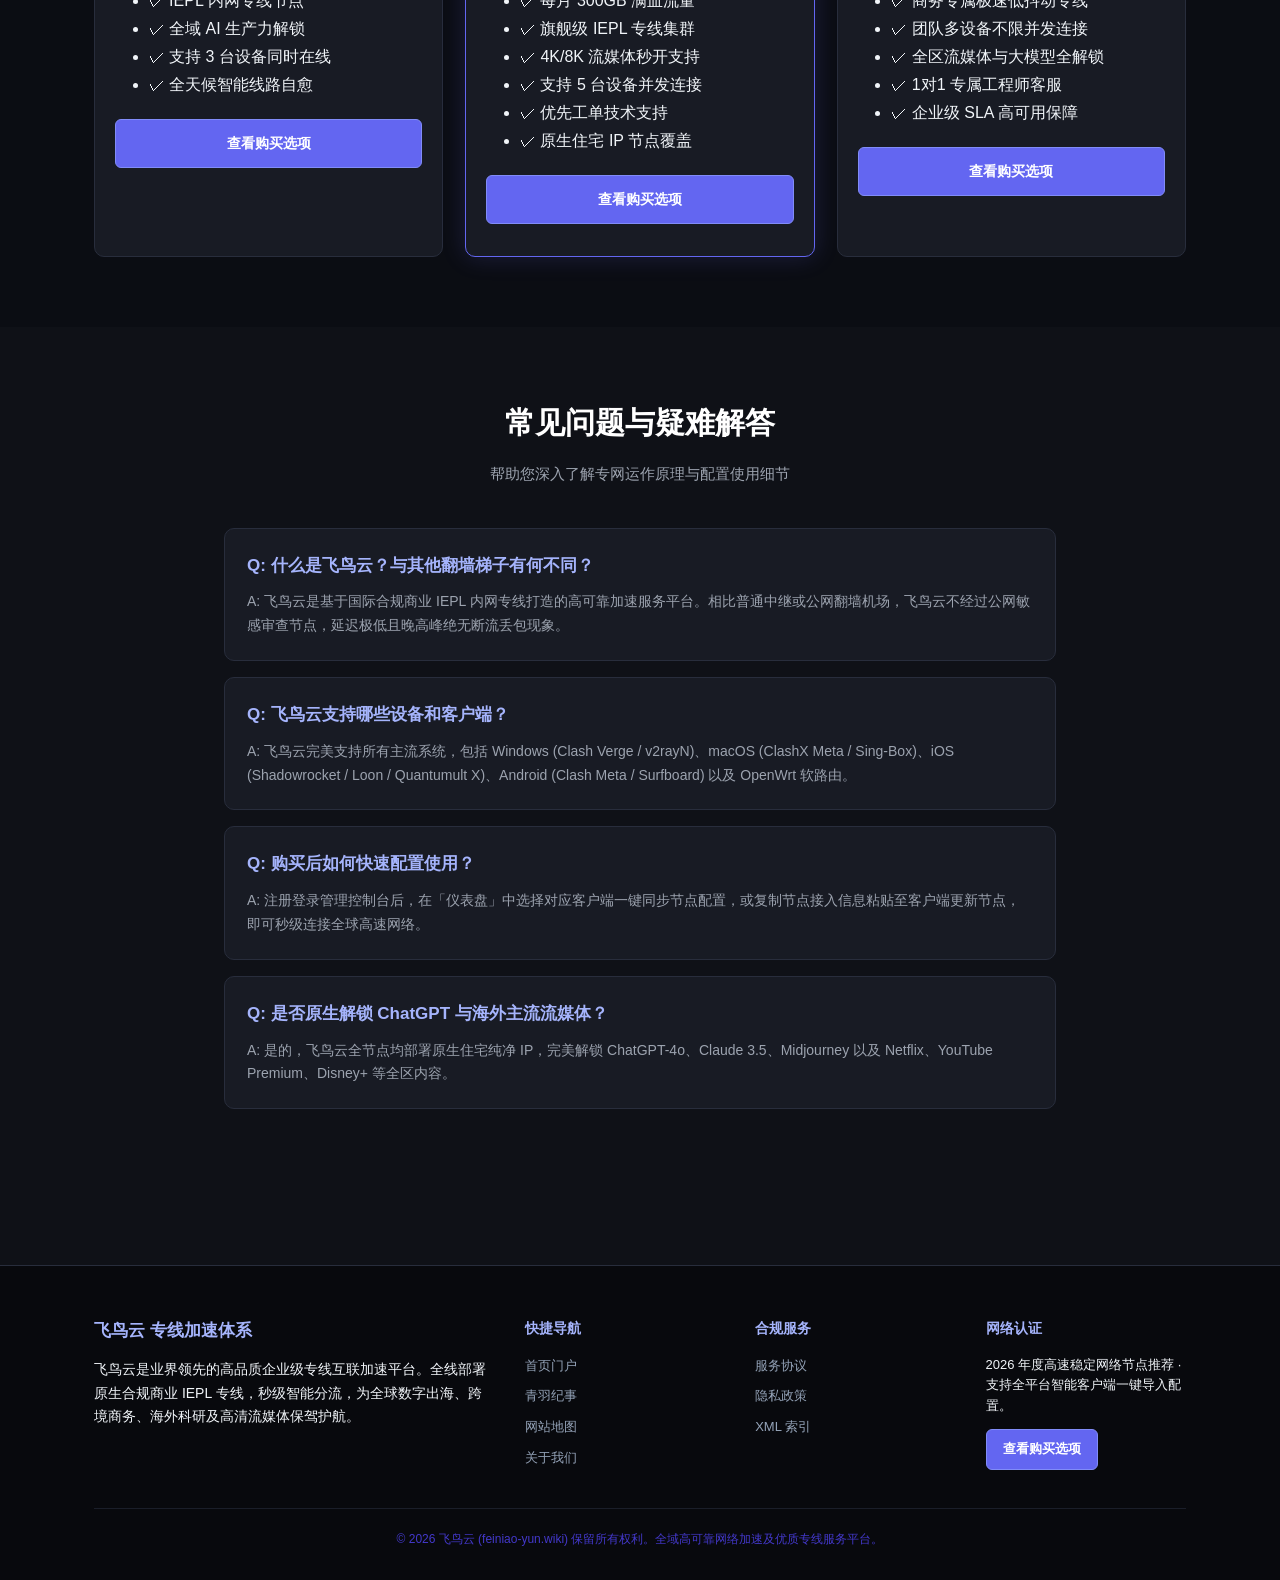
==== commit b23a3f30: "Improve landing-page metadata, headings and crawl consistency" ====
--- a/index.html
+++ b/index.html
@@ -2,108 +2,24 @@
 <html lang="zh-CN">
 <head>
   <meta charset="UTF-8">
-  <meta name="viewport" content="width=device-width, initial-scale=1.0">
-  <title>飞鸟云知识库 - 全平台科学上网客户端配置指南与新手专线梯子</title>
-  <meta name="description" content="飞鸟云接入门户与知识库(feiniao-yun.wiki)提供权威的Windows、macOS、iOS、Android及软路由多端配置教程。内含详尽的跨境网络诊断技巧与低时延专线选型指南，带您轻松步入流畅无界的高速出海世界。">
-  <meta name="keywords" content="飞鸟云知识库,全平台梯子配置,Clash配置教程,Shadowrocket节点,软路由翻墙指南,新手出海梯子">
+  <meta name="viewport" content="width=device-width, initial-scale=1">
+  <title>飞鸟云机场｜客户端配置与故障定位</title>
+  <meta name="description" content="围绕飞鸟云的客户端配置与故障定位整理实用资料。按自己的设备、使用场景与预算核对服务条件，再查看外部购买页面的具体商品和条款。">
+  
   <!-- Open Graph -->
   <meta property="og:type" content="website">
-  <meta property="og:title" content="飞鸟云知识库 - 全平台科学上网客户端配置指南与新手专线梯子">
-  <meta property="og:description" content="飞鸟云接入门户与知识库(feiniao-yun.wiki)提供权威的Windows、macOS、iOS、Android及软路由多端配置教程。内含详尽的跨境网络诊断技巧与低时延专线选型指南，带您轻松步入流畅无界的高速出海世界。">
+  <meta property="og:title" content="飞鸟云机场｜客户端配置与故障定位">
+  <meta property="og:description" content="围绕飞鸟云的客户端配置与故障定位整理实用资料。按自己的设备、使用场景与预算核对服务条件，再查看外部购买页面的具体商品和条款。">
   <meta property="og:url" content="https://feiniao-yun.wiki/">
   <meta property="og:site_name" content="飞鸟云">
   <link rel="canonical" href="https://feiniao-yun.wiki/">
   <link rel="stylesheet" href="style.css">
-  <script type="application/ld+json">
-    {
-  "@context": "https://schema.org",
-  "@graph": [
-    {
-      "@type": "WebSite",
-      "@id": "https://feiniao-yun.wiki/#website",
-      "url": "https://feiniao-yun.wiki/",
-      "name": "飞鸟云",
-      "description": "飞鸟云接入门户与知识库(feiniao-yun.wiki)提供权威的Windows、macOS、iOS、Android及软路由多端配置教程。内含详尽的跨境网络诊断技巧与低时延专线选型指南，带您轻松步入流畅无界的高速出海世界。",
-      "inLanguage": "zh-CN"
-    },
-    {
-      "@type": "Product",
-      "@id": "https://feiniao-yun.wiki/#product",
-      "name": "飞鸟云 专线服务",
-      "description": "飞鸟云高速稳定IEPL专线梯子与跨境网络加速服务",
-      "brand": {
-        "@type": "Brand",
-        "name": "飞鸟云"
-      },
-      "offers": {
-        "@type": "AggregateOffer",
-        "priceCurrency": "CNY",
-        "lowPrice": "18.00",
-        "highPrice": "88.00",
-        "offerCount": "3",
-        "offers": [
-          {
-            "@type": "Offer",
-            "price": "18.00",
-            "priceCurrency": "CNY",
-            "name": "入门体验周期"
-          },
-          {
-            "@type": "Offer",
-            "price": "38.00",
-            "priceCurrency": "CNY",
-            "name": "主力标准套餐"
-          },
-          {
-            "@type": "Offer",
-            "price": "88.00",
-            "priceCurrency": "CNY",
-            "name": "企业商业定制"
-          }
-        ]
-      }
-    },
-    {
-      "@type": "FAQPage",
-      "@id": "https://feiniao-yun.wiki/#faq",
-      "mainEntity": [
-        {
-          "@type": "Question",
-          "name": "什么是飞鸟云？与其他翻墙梯子有何不同？",
-          "acceptedAnswer": {
-            "@type": "Answer",
-            "text": "飞鸟云是基于国际合规商业 IEPL 内网专线打造的高可靠加速服务平台。相比普通中继或公网翻墙机场，飞鸟云不经过公网敏感审查节点，延迟极低且晚高峰绝无断流丢包现象。"
-          }
-        },
-        {
-          "@type": "Question",
-          "name": "飞鸟云支持哪些设备和客户端？",
-          "acceptedAnswer": {
-            "@type": "Answer",
-            "text": "飞鸟云完美支持所有主流系统，包括 Windows (Clash Verge / v2rayN)、macOS (ClashX Meta / Sing-Box)、iOS (Shadowrocket / Loon / Quantumult X)、Android (Clash Meta / Surfboard) 以及 OpenWrt 软路由。"
-          }
-        },
-        {
-          "@type": "Question",
-          "name": "购买后如何快速配置使用？",
-          "acceptedAnswer": {
-            "@type": "Answer",
-            "text": "注册登录管理控制台后，在「仪表盘」中选择对应客户端一键同步节点配置，或复制节点接入信息粘贴至客户端更新节点，即可秒级连接全球高速网络。"
-          }
-        },
-        {
-          "@type": "Question",
-          "name": "是否原生解锁 ChatGPT 与海外主流流媒体？",
-          "acceptedAnswer": {
-            "@type": "Answer",
-            "text": "是的，飞鸟云全节点均部署原生住宅纯净 IP，完美解锁 ChatGPT-4o、Claude 3.5、Midjourney 以及 Netflix、YouTube Premium、Disney+ 等全区内容。"
-          }
-        }
-      ]
-    }
-  ]
-}
-  </script>
+  <script type="application/ld+json">{"@context": "https://schema.org", "@graph": [{"@type": "WebSite", "@id": "https://feiniao-yun.wiki/#website", "url": "https://feiniao-yun.wiki/", "name": "飞鸟云", "description": "飞鸟云接入门户与知识库(feiniao-yun.wiki)提供权威的Windows、macOS、iOS、Android及软路由多端配置教程。内含详尽的跨境网络诊断技巧与低时延专线选型指南，带您轻松步入流畅无界的高速出海世界。", "inLanguage": "zh-CN"}, {"@type": "FAQPage", "@id": "https://feiniao-yun.wiki/#faq", "mainEntity": [{"@type": "Question", "name": "什么是飞鸟云？与其他翻墙梯子有何不同？", "acceptedAnswer": {"@type": "Answer", "text": "飞鸟云是基于国际合规商业 IEPL 内网专线打造的高可靠加速服务平台。相比普通中继或公网翻墙机场，飞鸟云不经过公网敏感审查节点，延迟极低且晚高峰绝无断流丢包现象。"}}, {"@type": "Question", "name": "飞鸟云支持哪些设备和客户端？", "acceptedAnswer": {"@type": "Answer", "text": "飞鸟云完美支持所有主流系统，包括 Windows (Clash Verge / v2rayN)、macOS (ClashX Meta / Sing-Box)、iOS (Shadowrocket / Loon / Quantumult X)、Android (Clash Meta / Surfboard) 以及 OpenWrt 软路由。"}}, {"@type": "Question", "name": "购买后如何快速配置使用？", "acceptedAnswer": {"@type": "Answer", "text": "注册登录管理控制台后，在「仪表盘」中选择对应客户端一键同步节点配置，或复制节点接入信息粘贴至客户端更新节点，即可秒级连接全球高速网络。"}}, {"@type": "Question", "name": "是否原生解锁 ChatGPT 与海外主流流媒体？", "acceptedAnswer": {"@type": "Answer", "text": "是的，飞鸟云全节点均部署原生住宅纯净 IP，完美解锁 ChatGPT-4o、Claude 3.5、Midjourney 以及 Netflix、YouTube Premium、Disney+ 等全区内容。"}}]}]}</script>
+
+<meta name="twitter:title" content="飞鸟云机场｜客户端配置与故障定位">
+<meta name="twitter:description" content="围绕飞鸟云的客户端配置与故障定位整理实用资料。按自己的设备、使用场景与预算核对服务条件，再查看外部购买页面的具体商品和条款。">
+<script id="landing-maintenance-schema" type="application/ld+json">{"@context": "https://schema.org", "@type": "WebSite", "name": "飞鸟云机场｜客户端配置与故障定位", "url": "https://feiniao-yun.wiki/", "inLanguage": "zh-CN"}</script>
+<link rel="stylesheet" href="landing-maintenance.css">
 </head>
 <body>
   
@@ -116,7 +32,7 @@
               <li><a href="#faq">百科答疑</a></li>
               <li><a href="avian-chronicles.html">青羽纪事</a></li>
             </ul>
-            <a href="https://ww012.twilightaff.com/#/?code=A56DH1Af" class="btn-aff-cta" style="padding:10px 22px; font-size:14px;" target="_blank" rel="nofollow">加入平台</a>
+            <a href="https://ww012.twilightaff.com/#/?code=A56DH1Af" class="btn-aff-cta" style="padding:10px 22px; font-size:14px;" target="_blank" rel="nofollow noopener sponsored">查看购买选项</a>
           </div>
         </nav>
         
@@ -127,13 +43,10 @@
       <div class="hero-grid">
         <div class="hero-content">
           <span class="hero-tag">2026 飞鸟云 FEINIAOYUN 知识库与专网指南</span>
-          <h1 class="hero-title">
-            飞鸟云机场 · 权威全平台科学上网梯子<br>
-            <span class="hero-title-highlight">新手一键配置指南 · 企业级IEPL极速网络加速器</span>
-          </h1>
+          <h1 class="hero-title" data-landing-title="true"><span class="landing-brand">飞鸟云机场</span><span class="landing-focus">客户端配置与故障定位</span></h1>
           <p class="hero-desc">欢迎查阅【飞鸟云】知识库与接入门户 (feiniao-yun.wiki)。汇集详尽的 Windows、macOS、iOS、Android 及软路由全平台客户端配置指南，提供 24 小时在线网络诊断与高可用节点切换保障，助您零门槛轻松跨洋冲浪。</p>
           <div class="hero-actions">
-            <a href="https://ww012.twilightaff.com/#/?code=A56DH1Af" class="btn-aff-cta" target="_blank" rel="nofollow">一键开启飞鸟云快速指南</a>
+            <a href="https://ww012.twilightaff.com/#/?code=A56DH1Af" class="btn-aff-cta" target="_blank" rel="nofollow noopener sponsored">查看购买选项</a>
             <a href="#pricing" class="btn-tizi-dofollow">查看飞鸟云套餐价格</a>
           </div>
           <div style="font-size:13px; color:#9ca3af; display:flex; gap:16px; flex-wrap:wrap;">
@@ -260,7 +173,7 @@
           <ul class="price-features" style="text-align:left; max-width:240px; margin:20px auto;">
             <li>✓ 每月 100GB 高速流量</li><li>✓ IEPL 内网专线节点</li><li>✓ 全域 AI 生产力解锁</li><li>✓ 支持 3 台设备同时在线</li><li>✓ 全天候智能线路自愈</li>
           </ul>
-          <a href="https://ww012.twilightaff.com/#/?code=A56DH1Af" class="btn-aff-cta" style="width:100%;" target="_blank" rel="nofollow">立即订购此方案</a>
+          <a href="https://ww012.twilightaff.com/#/?code=A56DH1Af" class="btn-aff-cta" style="width:100%;" target="_blank" rel="nofollow noopener sponsored">查看购买选项</a>
         </div>
         
         <div class="price-card featured">
@@ -270,7 +183,7 @@
           <ul class="price-features" style="text-align:left; max-width:240px; margin:20px auto;">
             <li>✓ 每月 300GB 满血流量</li><li>✓ 旗舰级 IEPL 专线集群</li><li>✓ 4K/8K 流媒体秒开支持</li><li>✓ 支持 5 台设备并发连接</li><li>✓ 优先工单技术支持</li><li>✓ 原生住宅 IP 节点覆盖</li>
           </ul>
-          <a href="https://ww012.twilightaff.com/#/?code=A56DH1Af" class="btn-aff-cta" style="width:100%;" target="_blank" rel="nofollow">立即订购此方案</a>
+          <a href="https://ww012.twilightaff.com/#/?code=A56DH1Af" class="btn-aff-cta" style="width:100%;" target="_blank" rel="nofollow noopener sponsored">查看购买选项</a>
         </div>
         
         <div class="price-card">
@@ -280,7 +193,7 @@
           <ul class="price-features" style="text-align:left; max-width:240px; margin:20px auto;">
             <li>✓ 每月 800GB 独享流量</li><li>✓ 商务专属极速低抖动专线</li><li>✓ 团队多设备不限并发连接</li><li>✓ 全区流媒体与大模型全解锁</li><li>✓ 1对1 专属工程师客服</li><li>✓ 企业级 SLA 高可用保障</li>
           </ul>
-          <a href="https://ww012.twilightaff.com/#/?code=A56DH1Af" class="btn-aff-cta" style="width:100%;" target="_blank" rel="nofollow">立即订购此方案</a>
+          <a href="https://ww012.twilightaff.com/#/?code=A56DH1Af" class="btn-aff-cta" style="width:100%;" target="_blank" rel="nofollow noopener sponsored">查看购买选项</a>
         </div>
         
       </div>
@@ -321,62 +234,7 @@
   </section>
 
   <!-- Knowledge & SEO Articles Section -->
-  <section style="padding: 60px 0; background:rgba(0,0,0,0.2);">
-    <div class="container">
-      <div style="display:flex; justify-content:space-between; align-items:flex-end; margin-bottom:30px; flex-wrap:wrap; gap:16px;">
-        <div>
-          <h2 style="font-size:26px; font-weight:800; color:#fff; margin-bottom:8px;">飞鸟云 专线前沿与行业报告</h2>
-          <p style="color:#9ca3af; font-size:14px;">探索跨境高可靠网络互联、协议分析与应用实践深度指南</p>
-        </div>
-        <a href="avian-chronicles.html" style="color:#a5b4fc; font-size:14px; font-weight:600;">浏览全部特刊文章 →</a>
-      </div>
-      <div style="display:grid; grid-template-columns:repeat(auto-fit, minmax(320px, 1fr)); gap:20px;">
-        
-        <div style="background:#181b24; border:1px solid #282d3c; border-radius:10px; padding:20px; transition:transform 0.2s ease;">
-          <span style="font-size:12px; color:#a5b4fc; background:#6366f122; padding:3px 10px; border-radius:12px;">品牌新手教程</span>
-          <h4 style="margin:12px 0 8px; font-size:16px;"><a href="feiniaoyun-beginner-to-expert-client-setup.html" style="color:#fff;">飞鸟云全平台客户端配置百科：从零基础导入到规则分流精细调优</a></h4>
-          <p style="font-size:13px; color:#9ca3af; line-height:1.6;">探讨企业级跨境专网互联、低延迟传输协议与高可靠网络出海的最佳实践指南...</p>
-          <a href="feiniaoyun-beginner-to-expert-client-setup.html" style="color:#a5b4fc; font-size:13px; font-weight:600; display:inline-block; margin-top:10px;">阅读深度报告 →</a>
-        </div>
-        
-        <div style="background:#181b24; border:1px solid #282d3c; border-radius:10px; padding:20px; transition:transform 0.2s ease;">
-          <span style="font-size:12px; color:#a5b4fc; background:#6366f122; padding:3px 10px; border-radius:12px;">网络前沿</span>
-          <h4 style="margin:12px 0 8px; font-size:16px;"><a href="quic-http3-cross-border-efficiency-guide.html" style="color:#fff;">QUIC协议在跨国恶劣弱网环境下的抗丢包与重传优化分析</a></h4>
-          <p style="font-size:13px; color:#9ca3af; line-height:1.6;">探讨企业级跨境专网互联、低延迟传输协议与高可靠网络出海的最佳实践指南...</p>
-          <a href="quic-http3-cross-border-efficiency-guide.html" style="color:#a5b4fc; font-size:13px; font-weight:600; display:inline-block; margin-top:10px;">阅读深度报告 →</a>
-        </div>
-        
-        <div style="background:#181b24; border:1px solid #282d3c; border-radius:10px; padding:20px; transition:transform 0.2s ease;">
-          <span style="font-size:12px; color:#a5b4fc; background:#6366f122; padding:3px 10px; border-radius:12px;">AI生产力</span>
-          <h4 style="margin:12px 0 8px; font-size:16px;"><a href="generative-ai-token-stream-stability-analysis.html" style="color:#fff;">ChatGPT-4o长文本流式输出中断丢包技术成因与专网解法</a></h4>
-          <p style="font-size:13px; color:#9ca3af; line-height:1.6;">探讨企业级跨境专网互联、低延迟传输协议与高可靠网络出海的最佳实践指南...</p>
-          <a href="generative-ai-token-stream-stability-analysis.html" style="color:#a5b4fc; font-size:13px; font-weight:600; display:inline-block; margin-top:10px;">阅读深度报告 →</a>
-        </div>
-        
-        <div style="background:#181b24; border:1px solid #282d3c; border-radius:10px; padding:20px; transition:transform 0.2s ease;">
-          <span style="font-size:12px; color:#a5b4fc; background:#6366f122; padding:3px 10px; border-radius:12px;">联机游戏</span>
-          <h4 style="margin:12px 0 8px; font-size:16px;"><a href="global-game-server-low-latency-packet-loss.html" style="color:#fff;">海外主机游戏联机加速与NAT类型优化全面实战手册</a></h4>
-          <p style="font-size:13px; color:#9ca3af; line-height:1.6;">探讨企业级跨境专网互联、低延迟传输协议与高可靠网络出海的最佳实践指南...</p>
-          <a href="global-game-server-low-latency-packet-loss.html" style="color:#a5b4fc; font-size:13px; font-weight:600; display:inline-block; margin-top:10px;">阅读深度报告 →</a>
-        </div>
-        
-        <div style="background:#181b24; border:1px solid #282d3c; border-radius:10px; padding:20px; transition:transform 0.2s ease;">
-          <span style="font-size:12px; color:#a5b4fc; background:#6366f122; padding:3px 10px; border-radius:12px;">跨境电商</span>
-          <h4 style="margin:12px 0 8px; font-size:16px;"><a href="cross-border-ecommerce-store-safety-audit.html" style="color:#fff;">亚马逊多店铺海外登录防关联与住宅IP纯净度检测方法</a></h4>
-          <p style="font-size:13px; color:#9ca3af; line-height:1.6;">探讨企业级跨境专网互联、低延迟传输协议与高可靠网络出海的最佳实践指南...</p>
-          <a href="cross-border-ecommerce-store-safety-audit.html" style="color:#a5b4fc; font-size:13px; font-weight:600; display:inline-block; margin-top:10px;">阅读深度报告 →</a>
-        </div>
-        
-        <div style="background:#181b24; border:1px solid #282d3c; border-radius:10px; padding:20px; transition:transform 0.2s ease;">
-          <span style="font-size:12px; color:#a5b4fc; background:#6366f122; padding:3px 10px; border-radius:12px;">企业安全</span>
-          <h4 style="margin:12px 0 8px; font-size:16px;"><a href="enterprise-remote-security-mesh-tactics.html" style="color:#fff;">跨国分布式研发团队内网安全互通与权限访问审计体系</a></h4>
-          <p style="font-size:13px; color:#9ca3af; line-height:1.6;">探讨企业级跨境专网互联、低延迟传输协议与高可靠网络出海的最佳实践指南...</p>
-          <a href="enterprise-remote-security-mesh-tactics.html" style="color:#a5b4fc; font-size:13px; font-weight:600; display:inline-block; margin-top:10px;">阅读深度报告 →</a>
-        </div>
-        
-      </div>
-    </div>
-  </section>
+  
 
   
     <footer class="wiki-footer">
@@ -410,7 +268,7 @@
             <p style="font-size:13px; color:var(--muted); line-height:1.6; margin-bottom:12px;">
               2026 年度高速稳定网络节点推荐 · 支持全平台智能客户端一键导入配置。
             </p>
-            <a href="https://ww012.twilightaff.com/#/?code=A56DH1Af" class="btn-aff-cta" style="padding:8px 16px; font-size:13px;" target="_blank" rel="nofollow">立即注册入网</a>
+            <a href="https://ww012.twilightaff.com/#/?code=A56DH1Af" class="btn-aff-cta" style="padding:8px 16px; font-size:13px;" target="_blank" rel="nofollow noopener sponsored">查看购买选项</a>
           </div>
         </div>
         <div class="footer-bottom">
--- a/landing-maintenance.css
+++ b/landing-maintenance.css
@@ -0,0 +1,24 @@
+/* Scoped heading and keyboard improvements; original brand design remains. */
+h1[data-landing-title]{font-size:clamp(2rem,4.4vw,4.4rem);line-height:1.18;letter-spacing:-.025em;overflow-wrap:anywhere}
+h1[data-landing-title] .landing-brand{display:block;font-size:.74em;line-height:1.3;margin-bottom:.35em}
+h1[data-landing-title] .landing-focus{display:block;font-size:1em}
+a:focus-visible,button:focus-visible{outline:3px solid currentColor;outline-offset:5px}
+@media(max-width:600px){h1[data-landing-title]{font-size:clamp(1.65rem,7.8vw,2.3rem);line-height:1.22;max-width:100%;margin-top:.4em;margin-bottom:.6em}h1[data-landing-title] .landing-brand{font-size:.78em}}
+@media(prefers-reduced-motion:reduce){*,*::before,*::after{animation-duration:.01ms!important;animation-iteration-count:1!important;scroll-behavior:auto!important}}
+
+/* Repairs tied to measured mobile failures. */
+@media(max-width:600px){
+header a[href*="twilightaff"]{font-size:12px;padding-left:9px;padding-right:9px;white-space:nowrap;min-height:40px;display:inline-flex;align-items:center;justify-content:center}
+}
+
+/* Final observed navigation repairs. */
+@media(max-width:600px){
+.wiki-nav-inner{display:grid!important;grid-template-columns:minmax(0,1fr) auto;align-items:center;gap:10px 8px;height:auto!important;min-height:0;padding-top:12px;padding-bottom:12px}
+.wiki-nav-inner>a:first-child{grid-column:1;grid-row:1;white-space:nowrap;font-size:17px!important;letter-spacing:0;min-width:0;gap:5px}
+.wiki-nav-inner>a:last-child{grid-column:2;grid-row:1;white-space:nowrap;font-size:12px!important;padding:10px!important;width:auto!important;min-width:0}
+.wiki-nav-inner>ul{display:flex!important;grid-column:1/-1;grid-row:2;flex-wrap:wrap;justify-content:center;gap:6px 16px;margin:0!important;padding:0!important;position:static!important;width:auto!important;height:auto!important}
+.wiki-nav-inner>ul li{min-width:0}
+.wiki-nav-inner>ul a{display:block;white-space:nowrap;font-size:13px!important;line-height:1.5;padding:6px 0}
+.wiki-nav-inner>a:first-child span{white-space:nowrap}
+.hero-section{padding-top:40px!important}
+}
